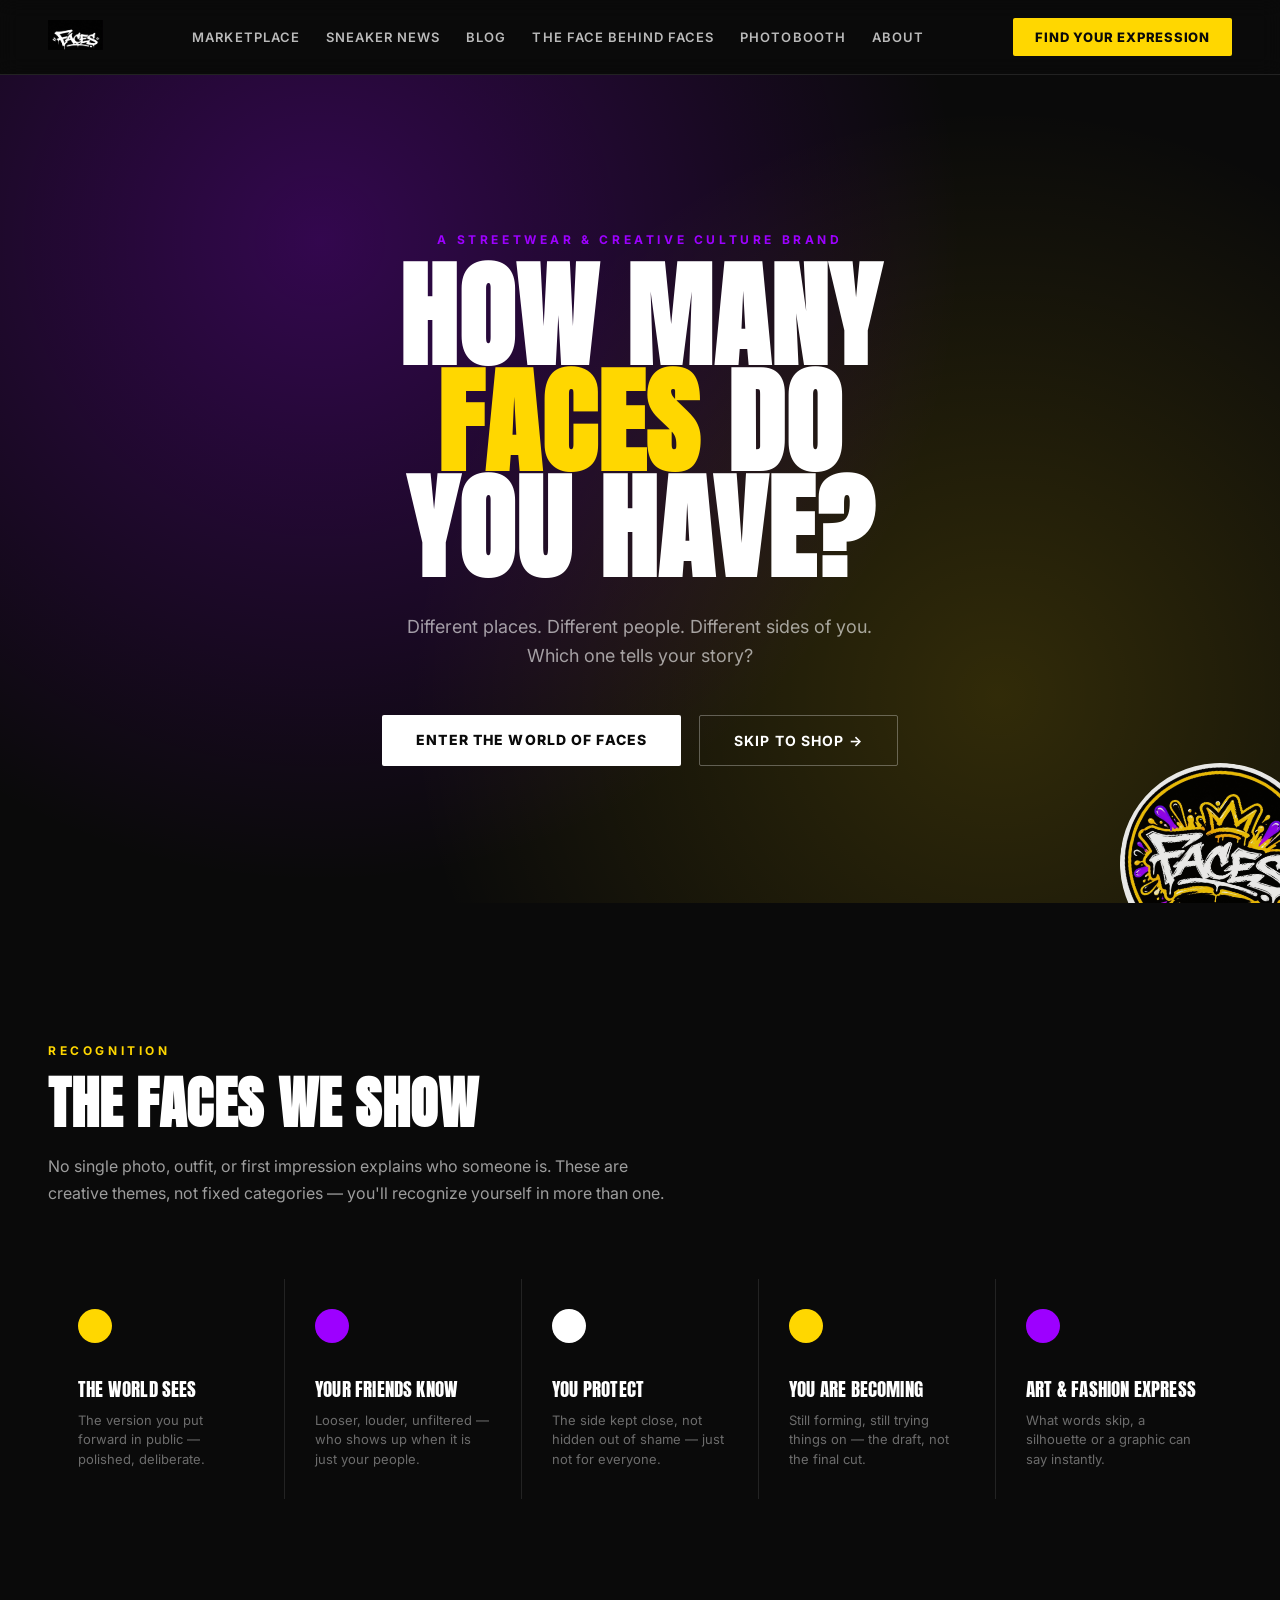
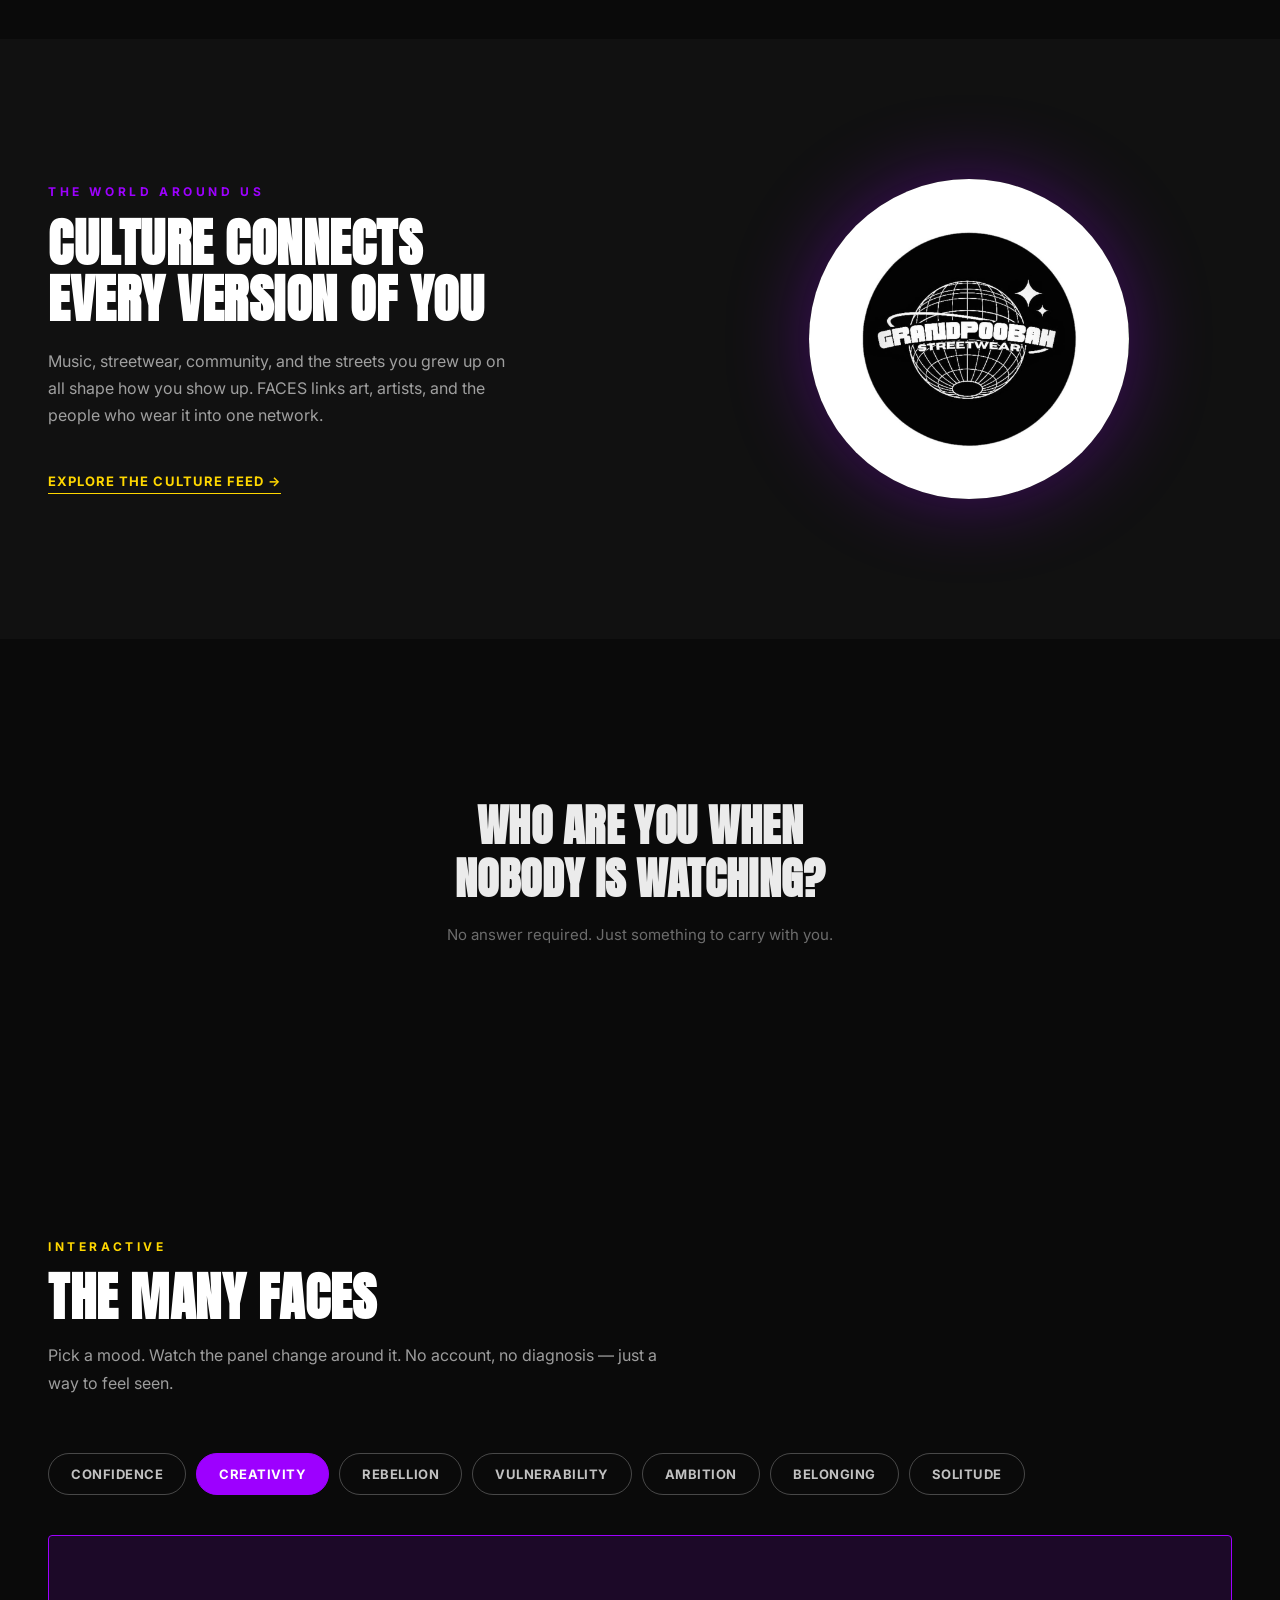
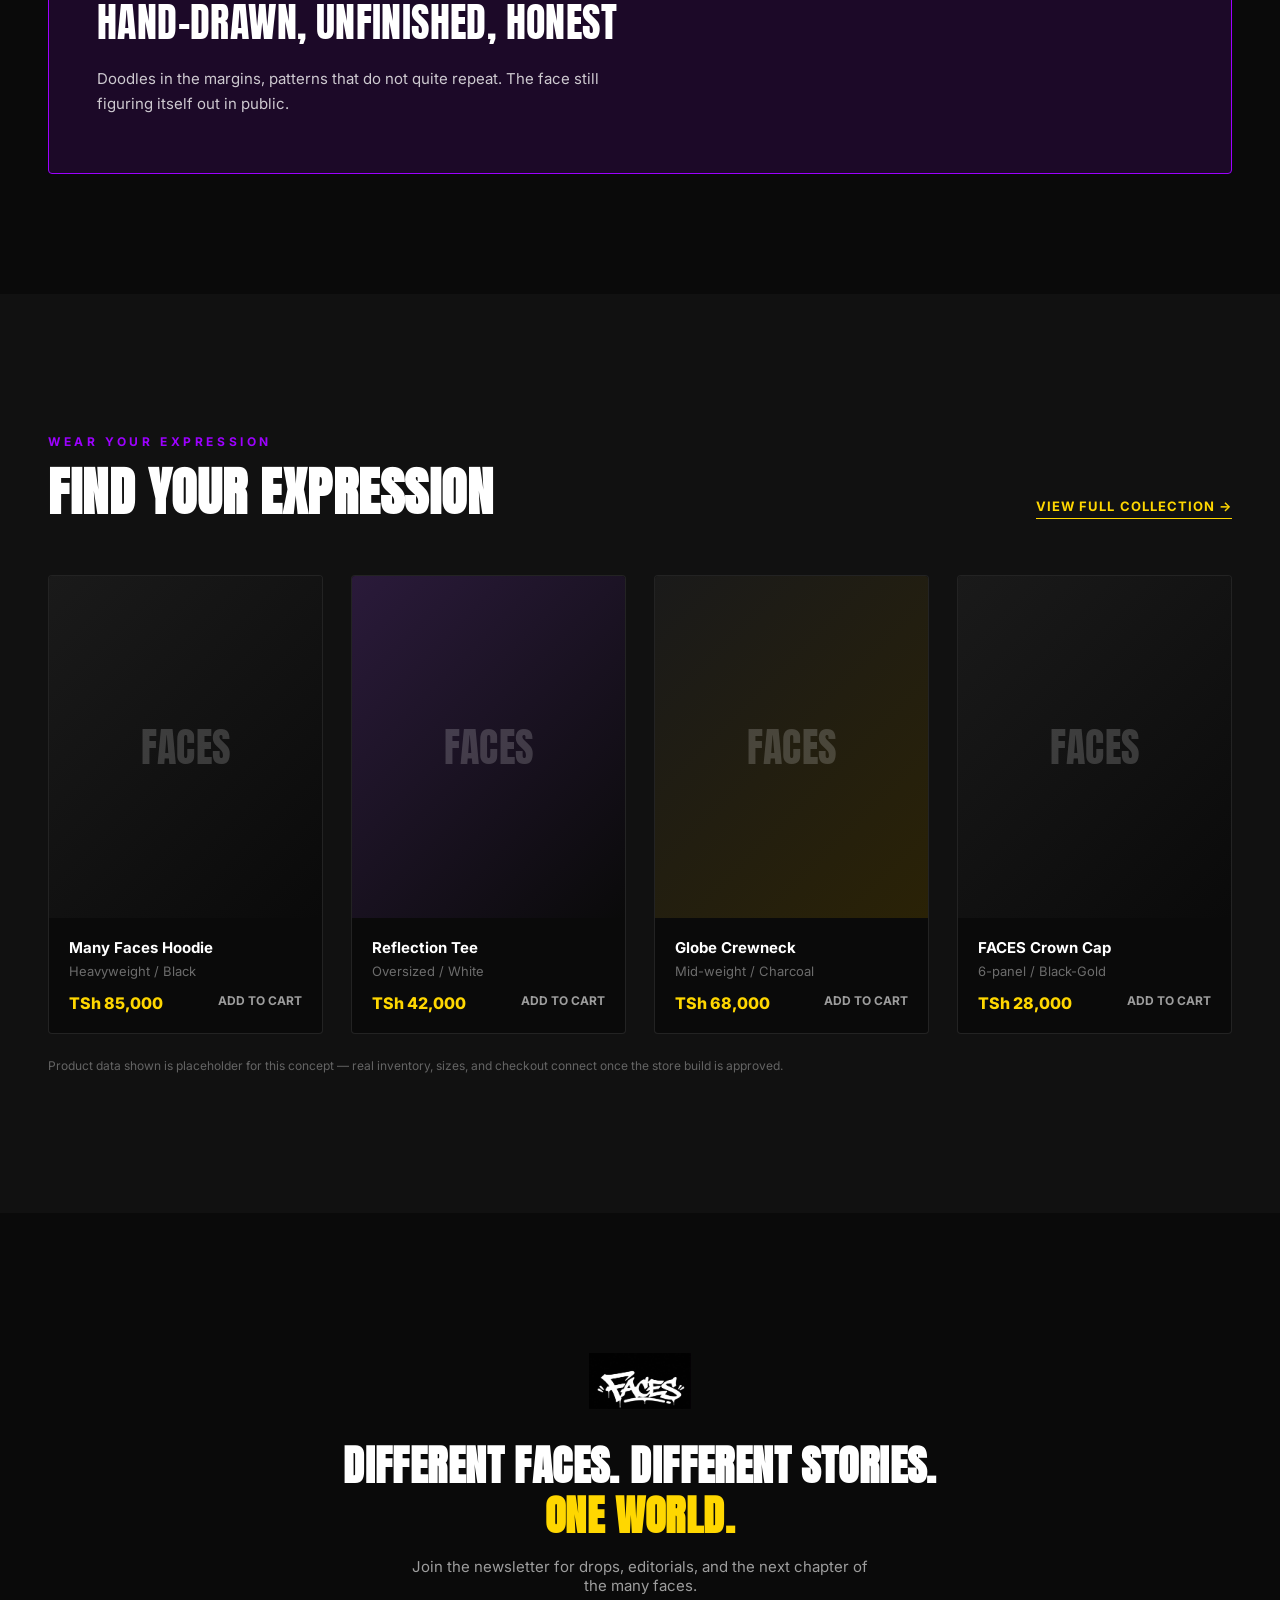
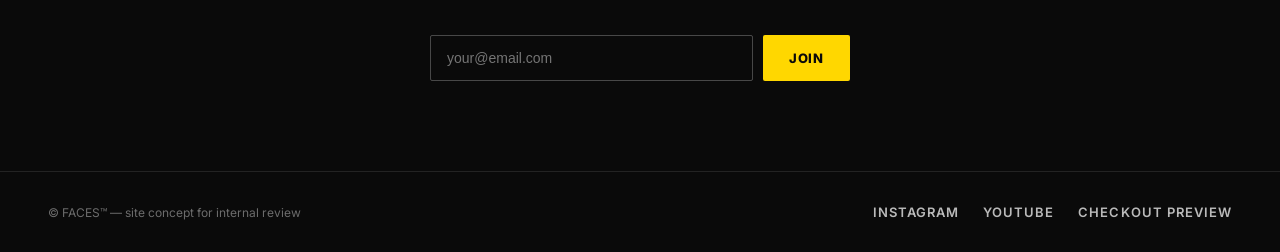
==== index.html @ f8f058e9 "Add FACES site concept — homepage, marketplace, payment preview, team, photobooth, blog, sneaker new" ====
<!doctype html>
<html lang="en">
<head>
<meta charset="utf-8">
<meta name="viewport" content="width=device-width, initial-scale=1">
<title>FACES — Homepage</title>
<link rel="preconnect" href="https://fonts.googleapis.com">
<link rel="preconnect" href="https://fonts.gstatic.com" crossorigin>
<link href="https://fonts.googleapis.com/css2?family=Anton&family=Inter:wght@400;500;600;700;800&display=swap" rel="stylesheet">
<link rel="stylesheet" href="styles.css">
</head>
<body>

<div class="nav">
  <a class="nav-logo" href="index.html"><img src="assets/faces-wordmark.jpg" alt="FACES"></a>
  <div class="nav-links">
    <a class="nav-link" href="marketplace.html">Marketplace</a>
    <a class="nav-link" href="sneaker-news.html">Sneaker News</a>
    <a class="nav-link" href="blog.html">Blog</a>
    <a class="nav-link" href="team.html">The Face Behind FACES</a>
    <a class="nav-link" href="photobooth.html">Photobooth</a>
    <a class="nav-link" href="about.html">About</a>
  </div>
  <a class="btn-cta" href="marketplace.html">Find Your Expression</a>
</div>

<!-- HERO -->
<div style="position:relative;min-height:92vh;display:flex;flex-direction:column;align-items:center;justify-content:center;text-align:center;padding:100px 24px 80px;overflow:hidden;">
  <div style="position:absolute;inset:0;background:radial-gradient(circle at 25% 20%,rgba(157,0,255,0.28),transparent 55%),radial-gradient(circle at 78% 75%,rgba(255,215,0,0.16),transparent 50%);"></div>
  <div style="position:relative;z-index:2;max-width:980px;">
    <div class="eyebrow violet" style="text-align:center;">A STREETWEAR &amp; CREATIVE CULTURE BRAND</div>
    <h1 class="display" style="font-size:clamp(48px,9vw,128px);line-height:0.92;margin:0;">
      HOW MANY<br><span style="color:var(--gold);">FACES</span> DO<br>YOU HAVE?
    </h1>
    <p style="font-size:18px;line-height:1.6;color:var(--muted);max-width:560px;margin:32px auto 0;">
      Different places. Different people. Different sides of you.<br>Which one tells your story?
    </p>
    <div style="margin-top:44px;display:flex;gap:18px;justify-content:center;flex-wrap:wrap;">
      <a href="#recognition" style="background:#fff;color:var(--ink);font-weight:800;font-size:14px;letter-spacing:0.08em;text-transform:uppercase;padding:16px 34px;border-radius:2px;">Enter the World of FACES</a>
      <a href="marketplace.html" style="border:1px solid rgba(255,255,255,0.3);color:#fff;font-weight:700;font-size:14px;letter-spacing:0.08em;text-transform:uppercase;padding:16px 34px;border-radius:2px;">Skip to Shop →</a>
    </div>
  </div>
  <img src="assets/faces-crown-emblem.jpg" alt="" style="position:absolute;bottom:-60px;right:-40px;width:200px;opacity:0.9;border-radius:50%;transform:rotate(8deg);" aria-hidden="true">
</div>

<!-- RECOGNITION -->
<div id="recognition" class="wrap" style="padding-top:140px;padding-bottom:140px;">
  <div style="max-width:640px;margin-bottom:72px;">
    <div class="eyebrow gold">RECOGNITION</div>
    <h2 class="display" style="font-size:clamp(32px,5vw,56px);line-height:1.05;margin:0;">THE FACES WE SHOW</h2>
    <p style="color:var(--muted);font-size:16px;line-height:1.7;margin-top:20px;">
      No single photo, outfit, or first impression explains who someone is. These are creative themes, not fixed categories — you'll recognize yourself in more than one.
    </p>
  </div>
  <div class="grid" style="grid-template-columns:repeat(5,minmax(0,1fr));">
    <div class="card" style="min-height:220px;display:flex;flex-direction:column;justify-content:space-between;">
      <div style="width:34px;height:34px;border-radius:50%;background:var(--gold);"></div>
      <div><div class="display" style="font-size:19px;margin-bottom:8px;">The world sees</div><div style="font-size:13px;color:var(--muted-2);line-height:1.5;">The version you put forward in public — polished, deliberate.</div></div>
    </div>
    <div class="card" style="min-height:220px;display:flex;flex-direction:column;justify-content:space-between;">
      <div style="width:34px;height:34px;border-radius:50%;background:var(--violet);"></div>
      <div><div class="display" style="font-size:19px;margin-bottom:8px;">Your friends know</div><div style="font-size:13px;color:var(--muted-2);line-height:1.5;">Looser, louder, unfiltered — who shows up when it is just your people.</div></div>
    </div>
    <div class="card" style="min-height:220px;display:flex;flex-direction:column;justify-content:space-between;">
      <div style="width:34px;height:34px;border-radius:50%;background:#fff;"></div>
      <div><div class="display" style="font-size:19px;margin-bottom:8px;">You protect</div><div style="font-size:13px;color:var(--muted-2);line-height:1.5;">The side kept close, not hidden out of shame — just not for everyone.</div></div>
    </div>
    <div class="card" style="min-height:220px;display:flex;flex-direction:column;justify-content:space-between;">
      <div style="width:34px;height:34px;border-radius:50%;background:var(--gold);"></div>
      <div><div class="display" style="font-size:19px;margin-bottom:8px;">You are becoming</div><div style="font-size:13px;color:var(--muted-2);line-height:1.5;">Still forming, still trying things on — the draft, not the final cut.</div></div>
    </div>
    <div class="card" style="min-height:220px;display:flex;flex-direction:column;justify-content:space-between;">
      <div style="width:34px;height:34px;border-radius:50%;background:var(--violet);"></div>
      <div><div class="display" style="font-size:19px;margin-bottom:8px;">Art &amp; fashion express</div><div style="font-size:13px;color:var(--muted-2);line-height:1.5;">What words skip, a silhouette or a graphic can say instantly.</div></div>
    </div>
  </div>
</div>

<!-- WORLD / GLOBE -->
<div style="padding:140px 48px;background:var(--panel);">
  <div class="wrap" style="padding:0;display:flex;align-items:center;gap:72px;flex-wrap:wrap;">
    <div style="flex:1 1 380px;min-width:300px;">
      <div class="eyebrow violet">THE WORLD AROUND US</div>
      <h2 class="display" style="font-size:clamp(32px,5vw,52px);line-height:1.08;margin:0 0 20px;">CULTURE CONNECTS<br>EVERY VERSION OF YOU</h2>
      <p style="color:var(--muted);font-size:16px;line-height:1.7;max-width:460px;">
        Music, streetwear, community, and the streets you grew up on all shape how you show up. FACES links art, artists, and the people who wear it into one network.
      </p>
      <a href="sneaker-news.html" style="display:inline-block;margin-top:28px;font-size:13px;font-weight:700;letter-spacing:0.08em;text-transform:uppercase;border-bottom:1px solid var(--gold);padding-bottom:4px;">Explore the culture feed →</a>
    </div>
    <div style="flex:1 1 320px;min-width:260px;display:flex;justify-content:center;">
      <img src="assets/grandpoobah-globe.jpg" alt="GRANDPOOBAH STREETWEAR globe emblem" style="width:320px;height:320px;border-radius:50%;box-shadow:0 0 80px rgba(157,0,255,0.35);">
    </div>
  </div>
</div>

<!-- REFLECTION -->
<div style="padding:160px 48px;text-align:center;">
  <div style="max-width:640px;margin:0 auto;">
    <h2 class="display" style="font-size:clamp(28px,4.5vw,44px);line-height:1.2;color:rgba(255,255,255,0.92);margin:0 0 20px;">WHO ARE YOU WHEN<br>NOBODY IS WATCHING?</h2>
    <p style="color:var(--muted-2);font-size:15px;">No answer required. Just something to carry with you.</p>
  </div>
</div>

<!-- MANY FACES — interactive -->
<div id="many-faces" class="wrap" style="padding-top:120px;padding-bottom:120px;">
  <div style="max-width:640px;margin-bottom:56px;">
    <div class="eyebrow gold">INTERACTIVE</div>
    <h2 class="display" style="font-size:clamp(32px,5vw,52px);line-height:1.05;margin:0;">THE MANY FACES</h2>
    <p style="color:var(--muted);font-size:16px;line-height:1.7;margin-top:18px;">Pick a mood. Watch the panel change around it. No account, no diagnosis — just a way to feel seen.</p>
  </div>
  <div id="mood-buttons" style="display:flex;gap:10px;flex-wrap:wrap;margin-bottom:40px;"></div>
  <div id="mood-panel" style="border-radius:4px;padding:56px 48px;min-height:220px;display:flex;flex-direction:column;justify-content:center;"></div>
</div>

<!-- SHOP PREVIEW -->
<div id="shop" style="padding:140px 48px;background:var(--panel);">
  <div class="wrap" style="padding:0;">
    <div style="display:flex;justify-content:space-between;align-items:flex-end;margin-bottom:56px;flex-wrap:wrap;gap:20px;">
      <div style="max-width:560px;">
        <div class="eyebrow violet">WEAR YOUR EXPRESSION</div>
        <h2 class="display" style="font-size:clamp(32px,5vw,52px);line-height:1.05;margin:0;">FIND YOUR EXPRESSION</h2>
      </div>
      <a href="marketplace.html" style="font-size:13px;font-weight:700;letter-spacing:0.08em;text-transform:uppercase;border-bottom:1px solid var(--gold);padding-bottom:4px;">View full collection →</a>
    </div>
    <div style="display:grid;grid-template-columns:repeat(auto-fit,minmax(260px,1fr));gap:28px;">
      <div style="background:var(--ink);border:1px solid var(--line);border-radius:4px;overflow:hidden;">
        <div style="aspect-ratio:4/5;background:linear-gradient(135deg,#1a1a1a,#0a0a0a);display:flex;align-items:center;justify-content:center;"><div class="display" style="font-size:40px;color:rgba(255,255,255,0.18);">FACES</div></div>
        <div style="padding:20px;"><div style="font-weight:700;font-size:15px;margin-bottom:6px;">Many Faces Hoodie</div><div style="font-size:13px;color:var(--muted-2);margin-bottom:14px;">Heavyweight / Black</div><div style="display:flex;justify-content:space-between;"><span style="font-weight:800;color:var(--gold);">TSh 85,000</span><span style="font-size:12px;font-weight:700;text-transform:uppercase;color:var(--muted);">Add to cart</span></div></div>
      </div>
      <div style="background:var(--ink);border:1px solid var(--line);border-radius:4px;overflow:hidden;">
        <div style="aspect-ratio:4/5;background:linear-gradient(135deg,#2a1a3a,#0a0a0a);display:flex;align-items:center;justify-content:center;"><div class="display" style="font-size:40px;color:rgba(255,255,255,0.18);">FACES</div></div>
        <div style="padding:20px;"><div style="font-weight:700;font-size:15px;margin-bottom:6px;">Reflection Tee</div><div style="font-size:13px;color:var(--muted-2);margin-bottom:14px;">Oversized / White</div><div style="display:flex;justify-content:space-between;"><span style="font-weight:800;color:var(--gold);">TSh 42,000</span><span style="font-size:12px;font-weight:700;text-transform:uppercase;color:var(--muted);">Add to cart</span></div></div>
      </div>
      <div style="background:var(--ink);border:1px solid var(--line);border-radius:4px;overflow:hidden;">
        <div style="aspect-ratio:4/5;background:linear-gradient(135deg,#1a1a1a,#2a2206);display:flex;align-items:center;justify-content:center;"><div class="display" style="font-size:40px;color:rgba(255,255,255,0.18);">FACES</div></div>
        <div style="padding:20px;"><div style="font-weight:700;font-size:15px;margin-bottom:6px;">Globe Crewneck</div><div style="font-size:13px;color:var(--muted-2);margin-bottom:14px;">Mid-weight / Charcoal</div><div style="display:flex;justify-content:space-between;"><span style="font-weight:800;color:var(--gold);">TSh 68,000</span><span style="font-size:12px;font-weight:700;text-transform:uppercase;color:var(--muted);">Add to cart</span></div></div>
      </div>
      <div style="background:var(--ink);border:1px solid var(--line);border-radius:4px;overflow:hidden;">
        <div style="aspect-ratio:4/5;background:linear-gradient(135deg,#1a1a1a,#0a0a0a);display:flex;align-items:center;justify-content:center;"><div class="display" style="font-size:40px;color:rgba(255,255,255,0.18);">FACES</div></div>
        <div style="padding:20px;"><div style="font-weight:700;font-size:15px;margin-bottom:6px;">FACES Crown Cap</div><div style="font-size:13px;color:var(--muted-2);margin-bottom:14px;">6-panel / Black-Gold</div><div style="display:flex;justify-content:space-between;"><span style="font-weight:800;color:var(--gold);">TSh 28,000</span><span style="font-size:12px;font-weight:700;text-transform:uppercase;color:var(--muted);">Add to cart</span></div></div>
      </div>
    </div>
    <div class="note">Product data shown is placeholder for this concept — real inventory, sizes, and checkout connect once the store build is approved.</div>
  </div>
</div>

<!-- COMMUNITY -->
<div id="community" class="wrap" style="padding-top:140px;padding-bottom:90px;text-align:center;">
  <img src="assets/faces-wordmark.jpg" alt="FACES" style="height:56px;filter:invert(1);margin-bottom:28px;">
  <h2 class="display" style="font-size:clamp(26px,4vw,42px);line-height:1.2;margin:0 0 16px;">DIFFERENT FACES. DIFFERENT STORIES.<br><span style="color:var(--gold);">ONE WORLD.</span></h2>
  <p style="color:var(--muted);font-size:15px;max-width:460px;margin:0 auto 40px;">Join the newsletter for drops, editorials, and the next chapter of the many faces.</p>
  <form style="display:flex;gap:10px;justify-content:center;flex-wrap:wrap;max-width:420px;margin:0 auto;" onsubmit="return false;">
    <label for="email" style="position:absolute;width:1px;height:1px;overflow:hidden;">Email address</label>
    <input id="email" type="email" placeholder="your@email.com" style="flex:1 1 220px;background:transparent;border:1px solid rgba(255,255,255,0.25);color:#fff;padding:14px 16px;border-radius:2px;font-size:14px;">
    <button type="submit" style="background:var(--gold);color:var(--ink);font-weight:800;font-size:13px;letter-spacing:0.06em;text-transform:uppercase;padding:14px 26px;border-radius:2px;border:none;cursor:pointer;">Join</button>
  </form>
</div>

<div class="footer">
  <small>© FACES™ — site concept for internal review</small>
  <div class="nav-links">
    <a class="nav-link" href="https://instagram.com" target="_blank" rel="noopener">Instagram</a>
    <a class="nav-link" href="https://youtube.com" target="_blank" rel="noopener">YouTube</a>
    <a class="nav-link" href="payment.html">Checkout Preview</a>
  </div>
</div>

<script>
// Edit these to change the mood copy / colors for "The Many Faces" section.
var MOODS = [
  {id:'confidence', label:'Confidence', chip:'#FFD700', fg:'#0a0a0a', headline:'WORN LIKE YOU MEANT IT', desc:'Bold color, square shoulders, nothing apologetic. This is the face that walks in first.'},
  {id:'creativity', label:'Creativity', chip:'#9D00FF', fg:'#ffffff', headline:'HAND-DRAWN, UNFINISHED, HONEST', desc:'Doodles in the margins, patterns that do not quite repeat. The face still figuring itself out in public.'},
  {id:'rebellion', label:'Rebellion', chip:'#ffffff', fg:'#ffffff', headline:'LOUD ON PURPOSE', desc:'Graffiti strokes, drips, nothing smoothed over. The face that refuses the template.'},
  {id:'vulnerability', label:'Vulnerability', chip:'#ffffff', fg:'#ffffff', headline:'QUIET, UNGUARDED, STILL HERE', desc:'Softer light, more negative space. The face you do not perform — the one underneath.'},
  {id:'ambition', label:'Ambition', chip:'#FFD700', fg:'#0a0a0a', headline:'BUILT FOR WHAT IS NEXT', desc:'Sharp lines, forward motion. The face that is already three steps ahead.'},
  {id:'belonging', label:'Belonging', chip:'#9D00FF', fg:'#ffffff', headline:'ROOM FOR YOUR VERSION TOO', desc:'No single look required. The face that relaxes because nobody is grading it.'},
  {id:'solitude', label:'Solitude', chip:'#ffffff', fg:'#ffffff', headline:'JUST YOU, NO AUDIENCE', desc:'Muted tones, long shadows, space to think. The face with nothing to prove.'}
];
var activeMood = 'creativity';

function renderMoods(){
  var btnWrap = document.getElementById('mood-buttons');
  var panel = document.getElementById('mood-panel');
  btnWrap.innerHTML = '';
  var active = MOODS.find(function(m){ return m.id === activeMood; });

  MOODS.forEach(function(m){
    var isActive = m.id === activeMood;
    var btn = document.createElement('button');
    btn.textContent = m.label;
    btn.style.cssText = 'padding:12px 22px;border-radius:999px;font-size:13px;font-weight:700;letter-spacing:0.04em;text-transform:uppercase;cursor:pointer;border:1px solid '+(isActive?m.chip:'rgba(255,255,255,0.25)')+';background:'+(isActive?m.chip:'transparent')+';color:'+(isActive?m.fg:'rgba(255,255,255,0.75)')+';';
    btn.onclick = function(){ activeMood = m.id; renderMoods(); };
    btnWrap.appendChild(btn);
  });

  var panelBg = active.chip === '#ffffff' ? 'rgba(255,255,255,0.04)' : (active.chip === '#FFD700' ? 'rgba(255,215,0,0.08)' : 'rgba(157,0,255,0.12)');
  var panelBorder = active.chip === '#ffffff' ? 'rgba(255,255,255,0.18)' : active.chip;
  panel.style.background = panelBg;
  panel.style.border = '1px solid ' + panelBorder;
  panel.innerHTML =
    '<div class="display" style="font-size:clamp(26px,4vw,40px);margin-bottom:14px;color:'+active.fg+';">'+active.headline+'</div>' +
    '<div style="font-size:15px;line-height:1.7;max-width:560px;color:'+active.fg+';opacity:0.78;">'+active.desc+'</div>';
}
renderMoods();
</script>
</body>
</html>
---- styles.css ----
/* FACES — shared styles. Edit colors/fonts here and it updates every page. */

:root{
  --ink:#0a0a0a;
  --panel:#111111;
  --paper:#ffffff;
  --gold:#FFD700;
  --violet:#9D00FF;
  --text:#ffffff;
  --muted:rgba(255,255,255,0.6);
  --muted-2:rgba(255,255,255,0.4);
  --line:rgba(255,255,255,0.1);
}

*{box-sizing:border-box;}
body{
  margin:0;
  background:var(--ink);
  color:var(--text);
  font-family:'Inter',system-ui,sans-serif;
}
a{color:var(--gold);text-decoration:none;}
a:hover{color:var(--violet);}

.display{
  font-family:'Anton',system-ui,sans-serif;
  text-transform:uppercase;
  letter-spacing:0.01em;
}

/* Nav */
.nav{
  position:sticky;top:0;z-index:50;
  display:flex;align-items:center;justify-content:space-between;
  padding:18px 48px;
  background:rgba(10,10,10,0.9);
  backdrop-filter:blur(10px);
  border-bottom:1px solid var(--line);
  flex-wrap:wrap;gap:16px;
}
.nav-logo img{height:30px;width:auto;object-fit:contain;filter:invert(1);}
.nav-links{display:flex;gap:26px;align-items:center;flex-wrap:wrap;}
.nav-link{color:rgba(255,255,255,0.72);font-size:13px;font-weight:600;letter-spacing:0.08em;text-transform:uppercase;}
.nav-link:hover{color:var(--gold);}
.nav-link.active{color:var(--gold);}
.btn-cta{
  background:var(--gold);color:var(--ink);
  font-size:13px;font-weight:800;letter-spacing:0.06em;text-transform:uppercase;
  padding:11px 22px;border-radius:2px;display:inline-block;
}
.btn-cta.violet{background:var(--violet);color:#fff;}

/* Footer */
.footer{
  border-top:1px solid var(--line);
  padding:32px 48px;
  display:flex;justify-content:space-between;align-items:center;
  flex-wrap:wrap;gap:16px;
}
.footer small{font-size:12px;color:var(--muted-2);}
.footer .nav-links{gap:24px;}

/* Layout helpers */
.wrap{max-width:1280px;margin:0 auto;padding-left:48px;padding-right:48px;}
.wrap-narrow{max-width:720px;margin:0 auto;padding-left:48px;padding-right:48px;}
.eyebrow{font-size:12px;font-weight:700;letter-spacing:0.3em;margin-bottom:16px;}
.eyebrow.gold{color:var(--gold);}
.eyebrow.violet{color:var(--violet);}

.grid{display:grid;gap:1px;background:var(--line);}
.card{background:var(--ink);padding:30px;}

button{font-family:inherit;}

.note{font-size:12px;color:rgba(255,255,255,0.35);margin-top:24px;}

@media(max-width:640px){
  .nav,.wrap,.wrap-narrow,.footer{padding-left:20px;padding-right:20px;}
}
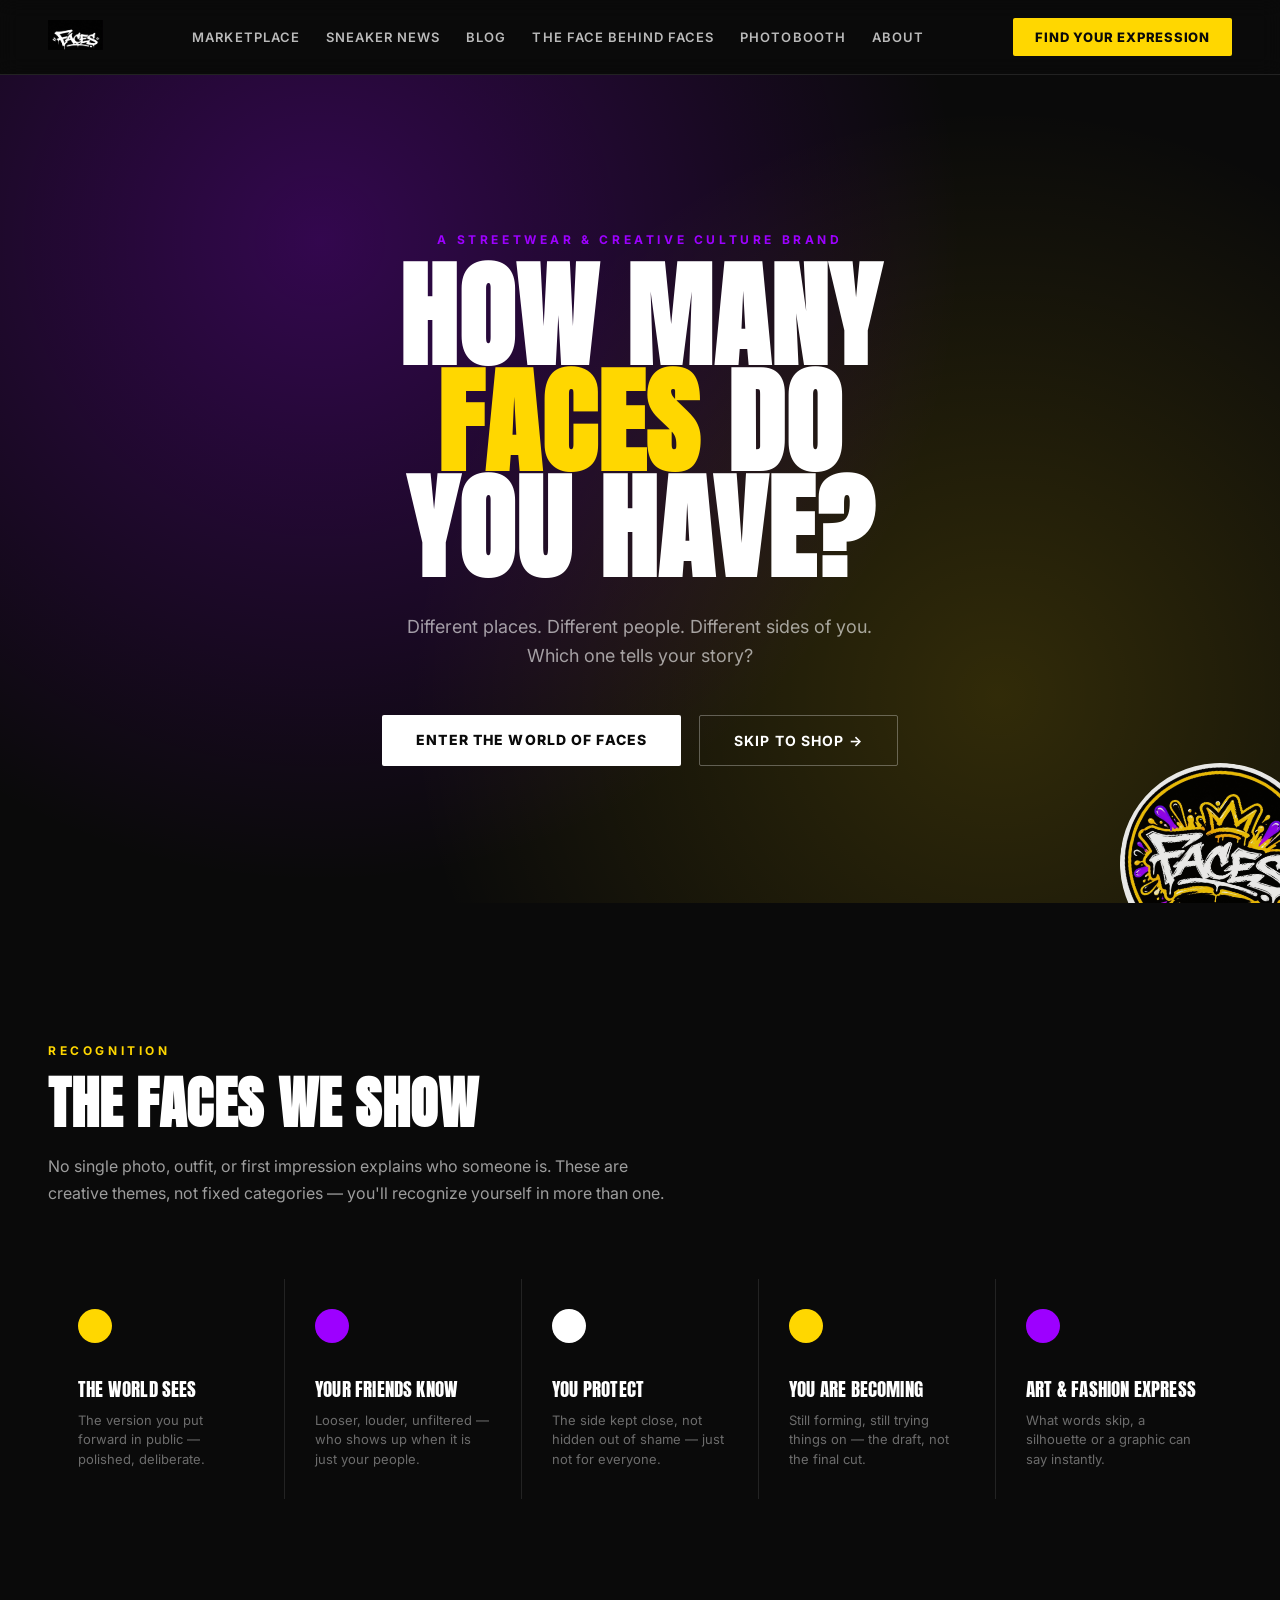
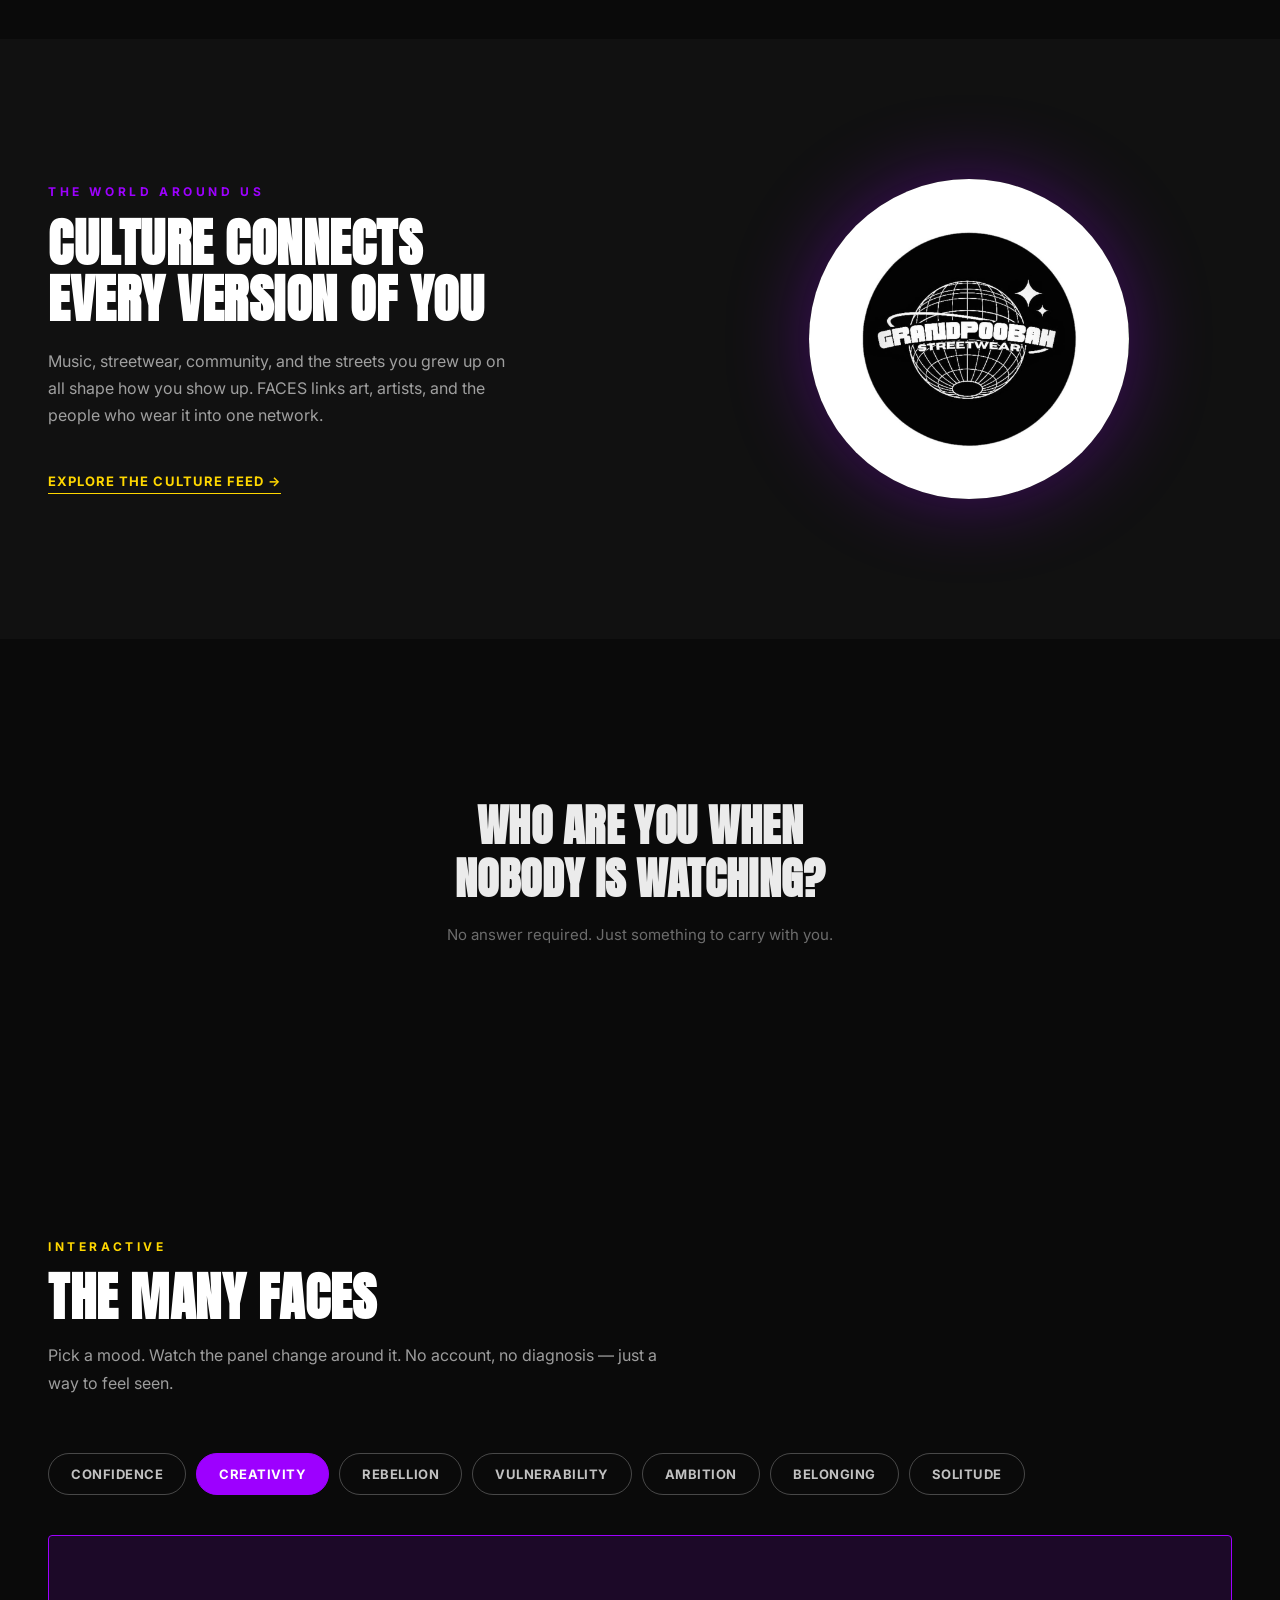
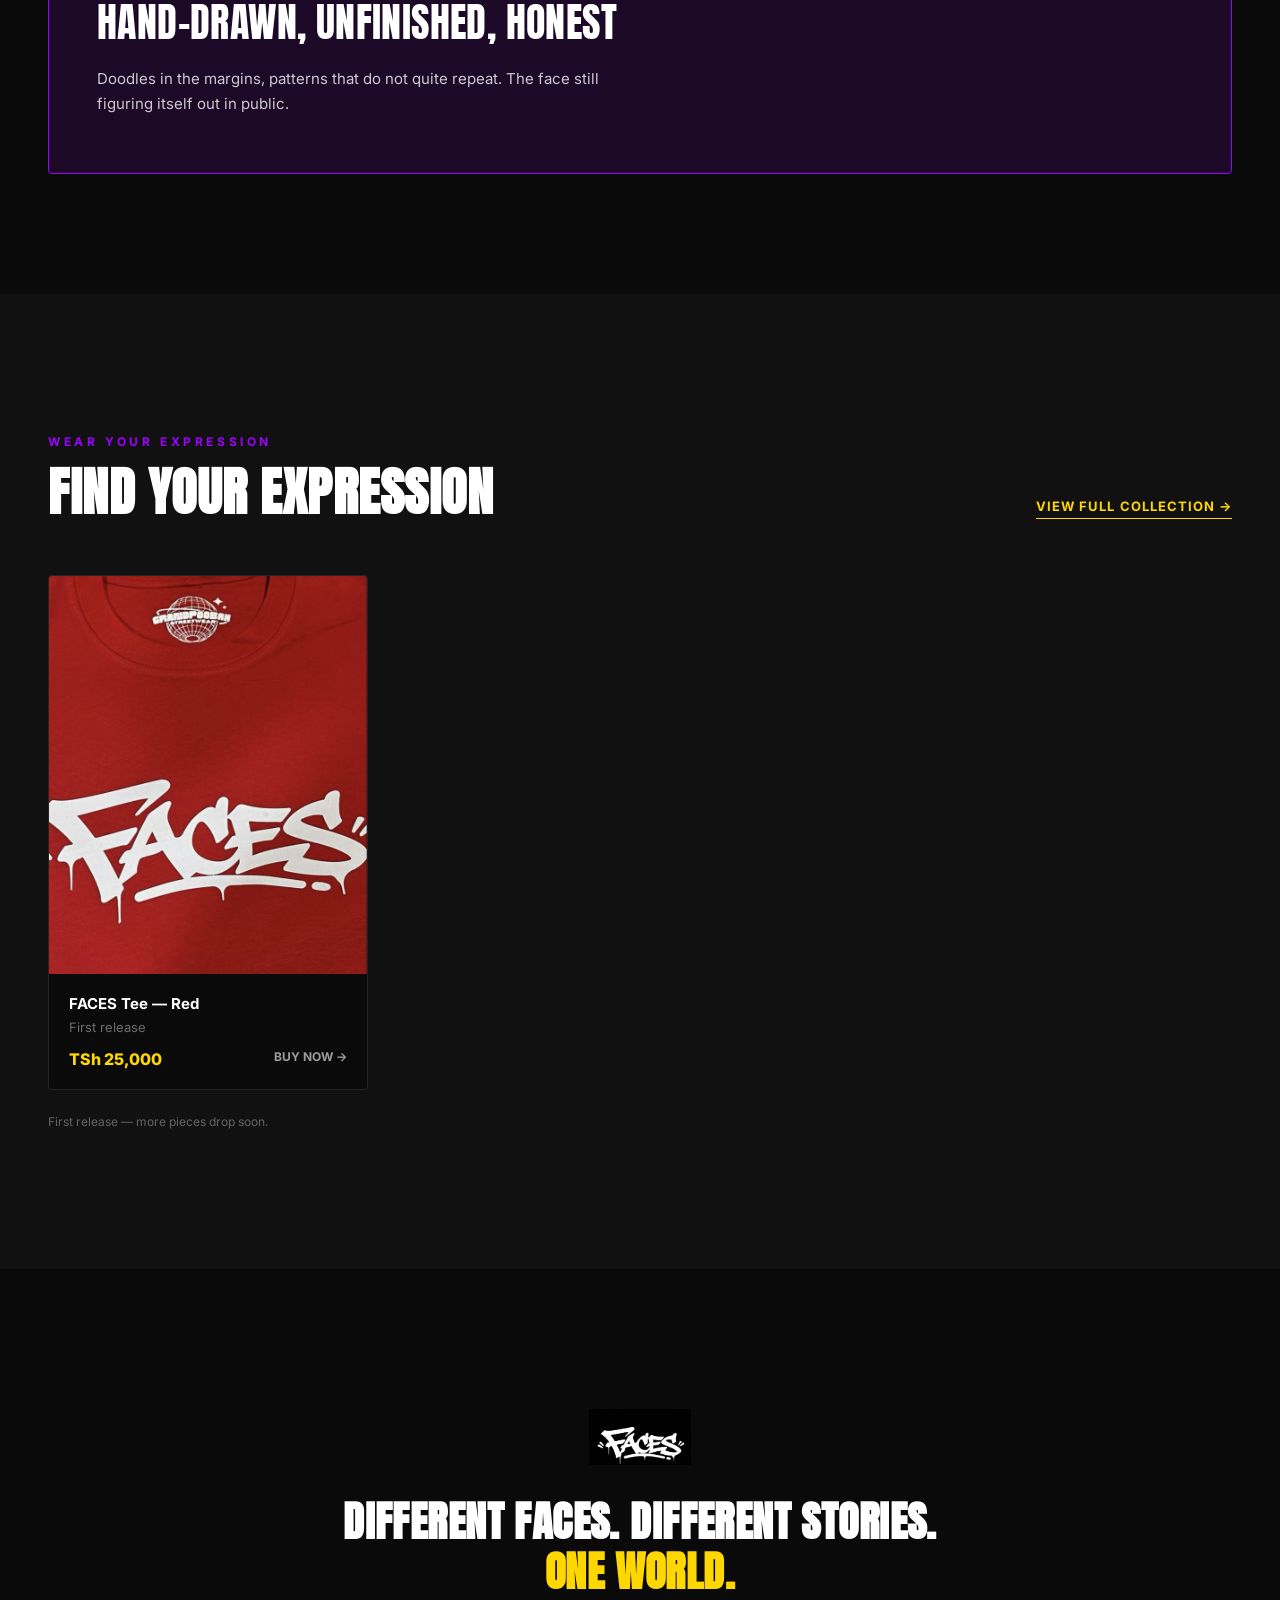
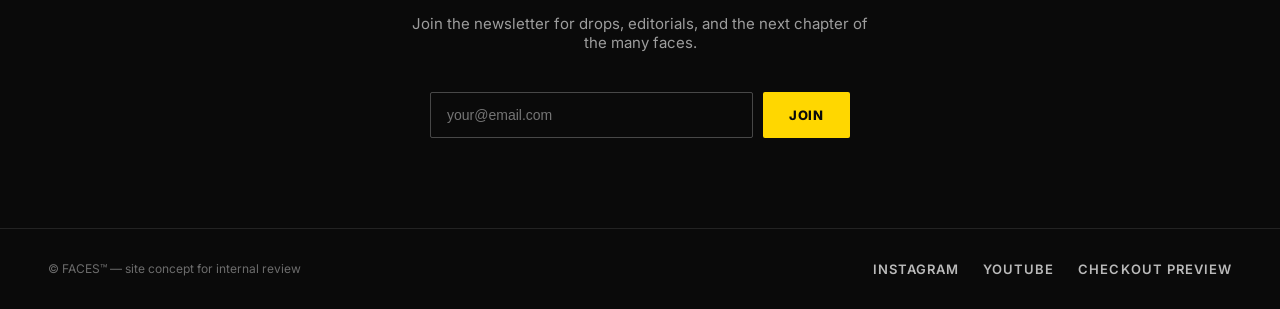
==== commit d4e03f49: "Replace placeholder products with real FACES tee — red, TSh 25,000 Co-Authored-By: Claude Sonnet 5 <" ====
--- a/index.html
+++ b/index.html
@@ -122,25 +122,13 @@
       </div>
       <a href="marketplace.html" style="font-size:13px;font-weight:700;letter-spacing:0.08em;text-transform:uppercase;border-bottom:1px solid var(--gold);padding-bottom:4px;">View full collection →</a>
     </div>
-    <div style="display:grid;grid-template-columns:repeat(auto-fit,minmax(260px,1fr));gap:28px;">
+    <div style="display:grid;grid-template-columns:repeat(auto-fit,minmax(260px,1fr));gap:28px;max-width:320px;">
       <div style="background:var(--ink);border:1px solid var(--line);border-radius:4px;overflow:hidden;">
-        <div style="aspect-ratio:4/5;background:linear-gradient(135deg,#1a1a1a,#0a0a0a);display:flex;align-items:center;justify-content:center;"><div class="display" style="font-size:40px;color:rgba(255,255,255,0.18);">FACES</div></div>
-        <div style="padding:20px;"><div style="font-weight:700;font-size:15px;margin-bottom:6px;">Many Faces Hoodie</div><div style="font-size:13px;color:var(--muted-2);margin-bottom:14px;">Heavyweight / Black</div><div style="display:flex;justify-content:space-between;"><span style="font-weight:800;color:var(--gold);">TSh 85,000</span><span style="font-size:12px;font-weight:700;text-transform:uppercase;color:var(--muted);">Add to cart</span></div></div>
-      </div>
-      <div style="background:var(--ink);border:1px solid var(--line);border-radius:4px;overflow:hidden;">
-        <div style="aspect-ratio:4/5;background:linear-gradient(135deg,#2a1a3a,#0a0a0a);display:flex;align-items:center;justify-content:center;"><div class="display" style="font-size:40px;color:rgba(255,255,255,0.18);">FACES</div></div>
-        <div style="padding:20px;"><div style="font-weight:700;font-size:15px;margin-bottom:6px;">Reflection Tee</div><div style="font-size:13px;color:var(--muted-2);margin-bottom:14px;">Oversized / White</div><div style="display:flex;justify-content:space-between;"><span style="font-weight:800;color:var(--gold);">TSh 42,000</span><span style="font-size:12px;font-weight:700;text-transform:uppercase;color:var(--muted);">Add to cart</span></div></div>
-      </div>
-      <div style="background:var(--ink);border:1px solid var(--line);border-radius:4px;overflow:hidden;">
-        <div style="aspect-ratio:4/5;background:linear-gradient(135deg,#1a1a1a,#2a2206);display:flex;align-items:center;justify-content:center;"><div class="display" style="font-size:40px;color:rgba(255,255,255,0.18);">FACES</div></div>
-        <div style="padding:20px;"><div style="font-weight:700;font-size:15px;margin-bottom:6px;">Globe Crewneck</div><div style="font-size:13px;color:var(--muted-2);margin-bottom:14px;">Mid-weight / Charcoal</div><div style="display:flex;justify-content:space-between;"><span style="font-weight:800;color:var(--gold);">TSh 68,000</span><span style="font-size:12px;font-weight:700;text-transform:uppercase;color:var(--muted);">Add to cart</span></div></div>
-      </div>
-      <div style="background:var(--ink);border:1px solid var(--line);border-radius:4px;overflow:hidden;">
-        <div style="aspect-ratio:4/5;background:linear-gradient(135deg,#1a1a1a,#0a0a0a);display:flex;align-items:center;justify-content:center;"><div class="display" style="font-size:40px;color:rgba(255,255,255,0.18);">FACES</div></div>
-        <div style="padding:20px;"><div style="font-weight:700;font-size:15px;margin-bottom:6px;">FACES Crown Cap</div><div style="font-size:13px;color:var(--muted-2);margin-bottom:14px;">6-panel / Black-Gold</div><div style="display:flex;justify-content:space-between;"><span style="font-weight:800;color:var(--gold);">TSh 28,000</span><span style="font-size:12px;font-weight:700;text-transform:uppercase;color:var(--muted);">Add to cart</span></div></div>
+        <div style="aspect-ratio:4/5;"><img src="assets/faces-tee-red.jpg" alt="FACES Tee — Red" style="width:100%;height:100%;object-fit:cover;display:block;"></div>
+        <div style="padding:20px;"><div style="font-weight:700;font-size:15px;margin-bottom:6px;">FACES Tee — Red</div><div style="font-size:13px;color:var(--muted-2);margin-bottom:14px;">First release</div><div style="display:flex;justify-content:space-between;"><span style="font-weight:800;color:var(--gold);">TSh 25,000</span><a href="payment.html" style="font-size:12px;font-weight:700;text-transform:uppercase;color:var(--muted);">Buy now →</a></div></div>
       </div>
     </div>
-    <div class="note">Product data shown is placeholder for this concept — real inventory, sizes, and checkout connect once the store build is approved.</div>
+    <div class="note">First release — more pieces drop soon.</div>
   </div>
 </div>
 
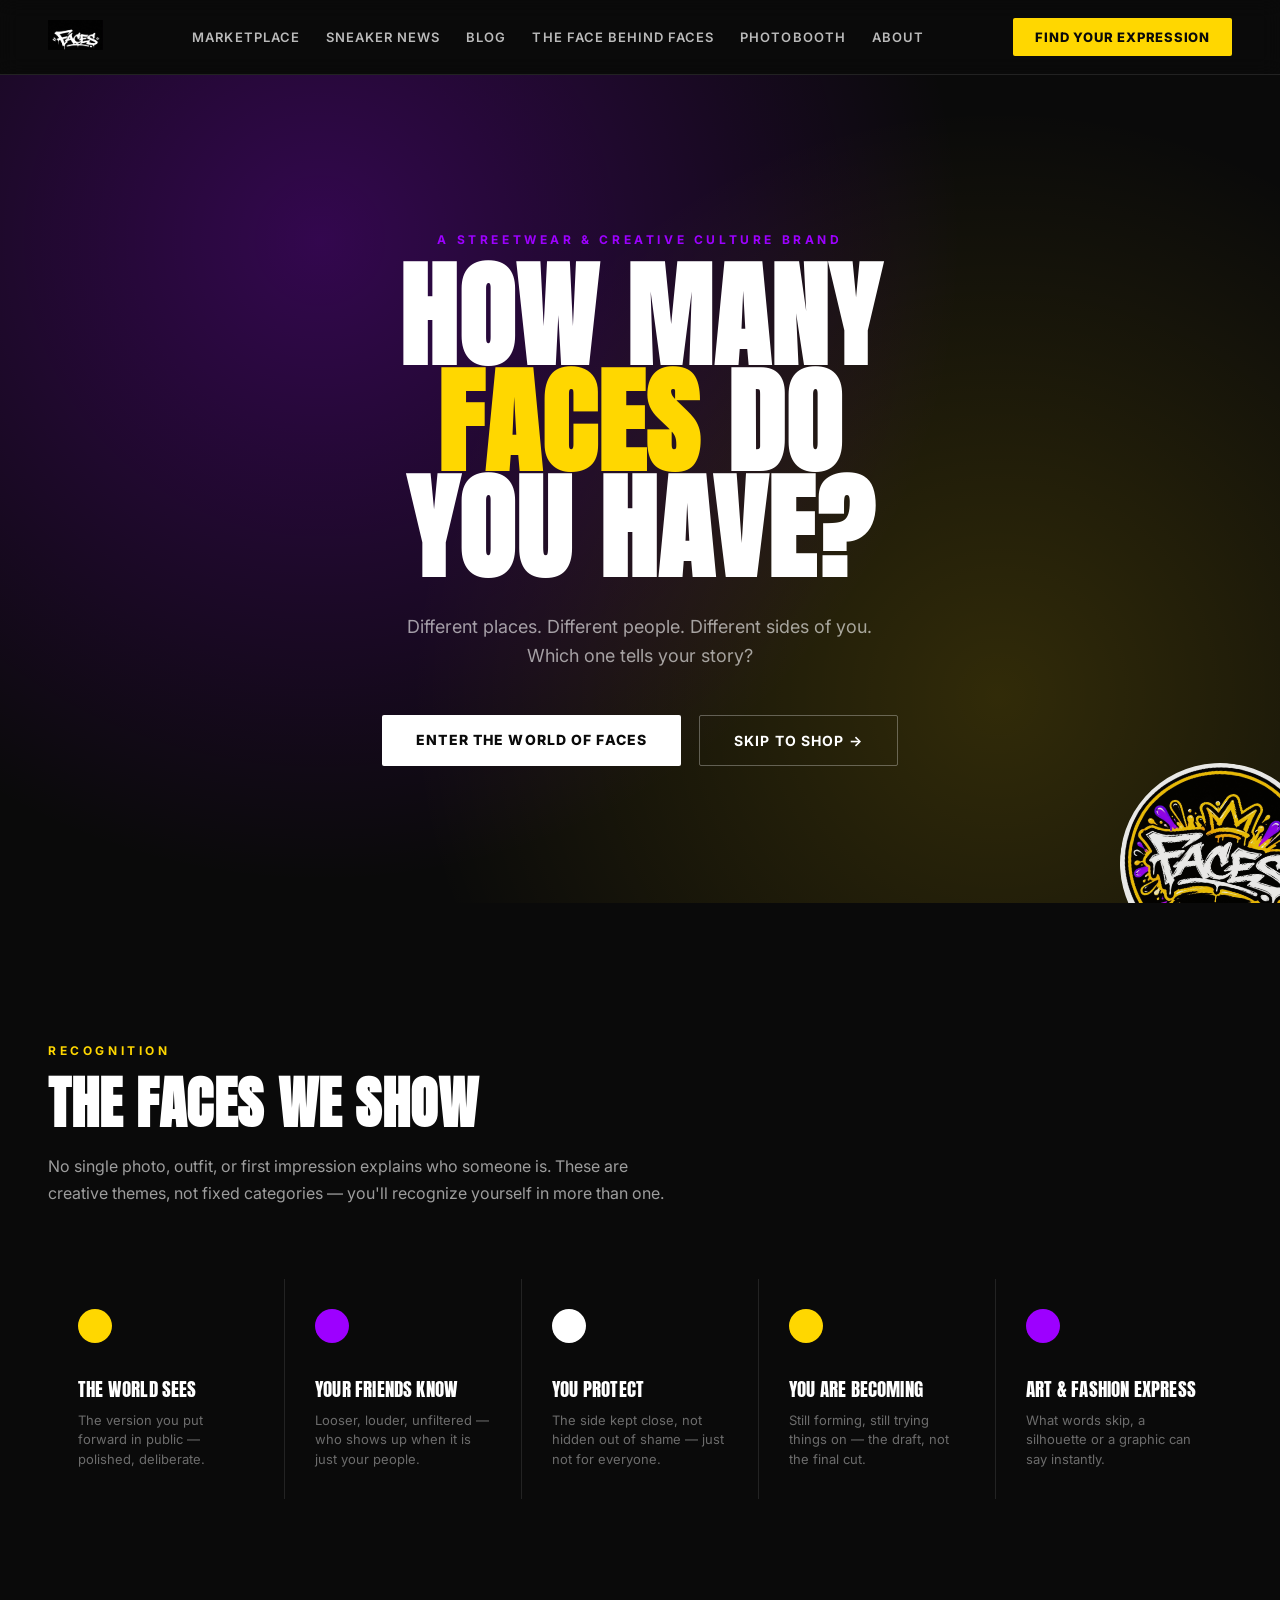
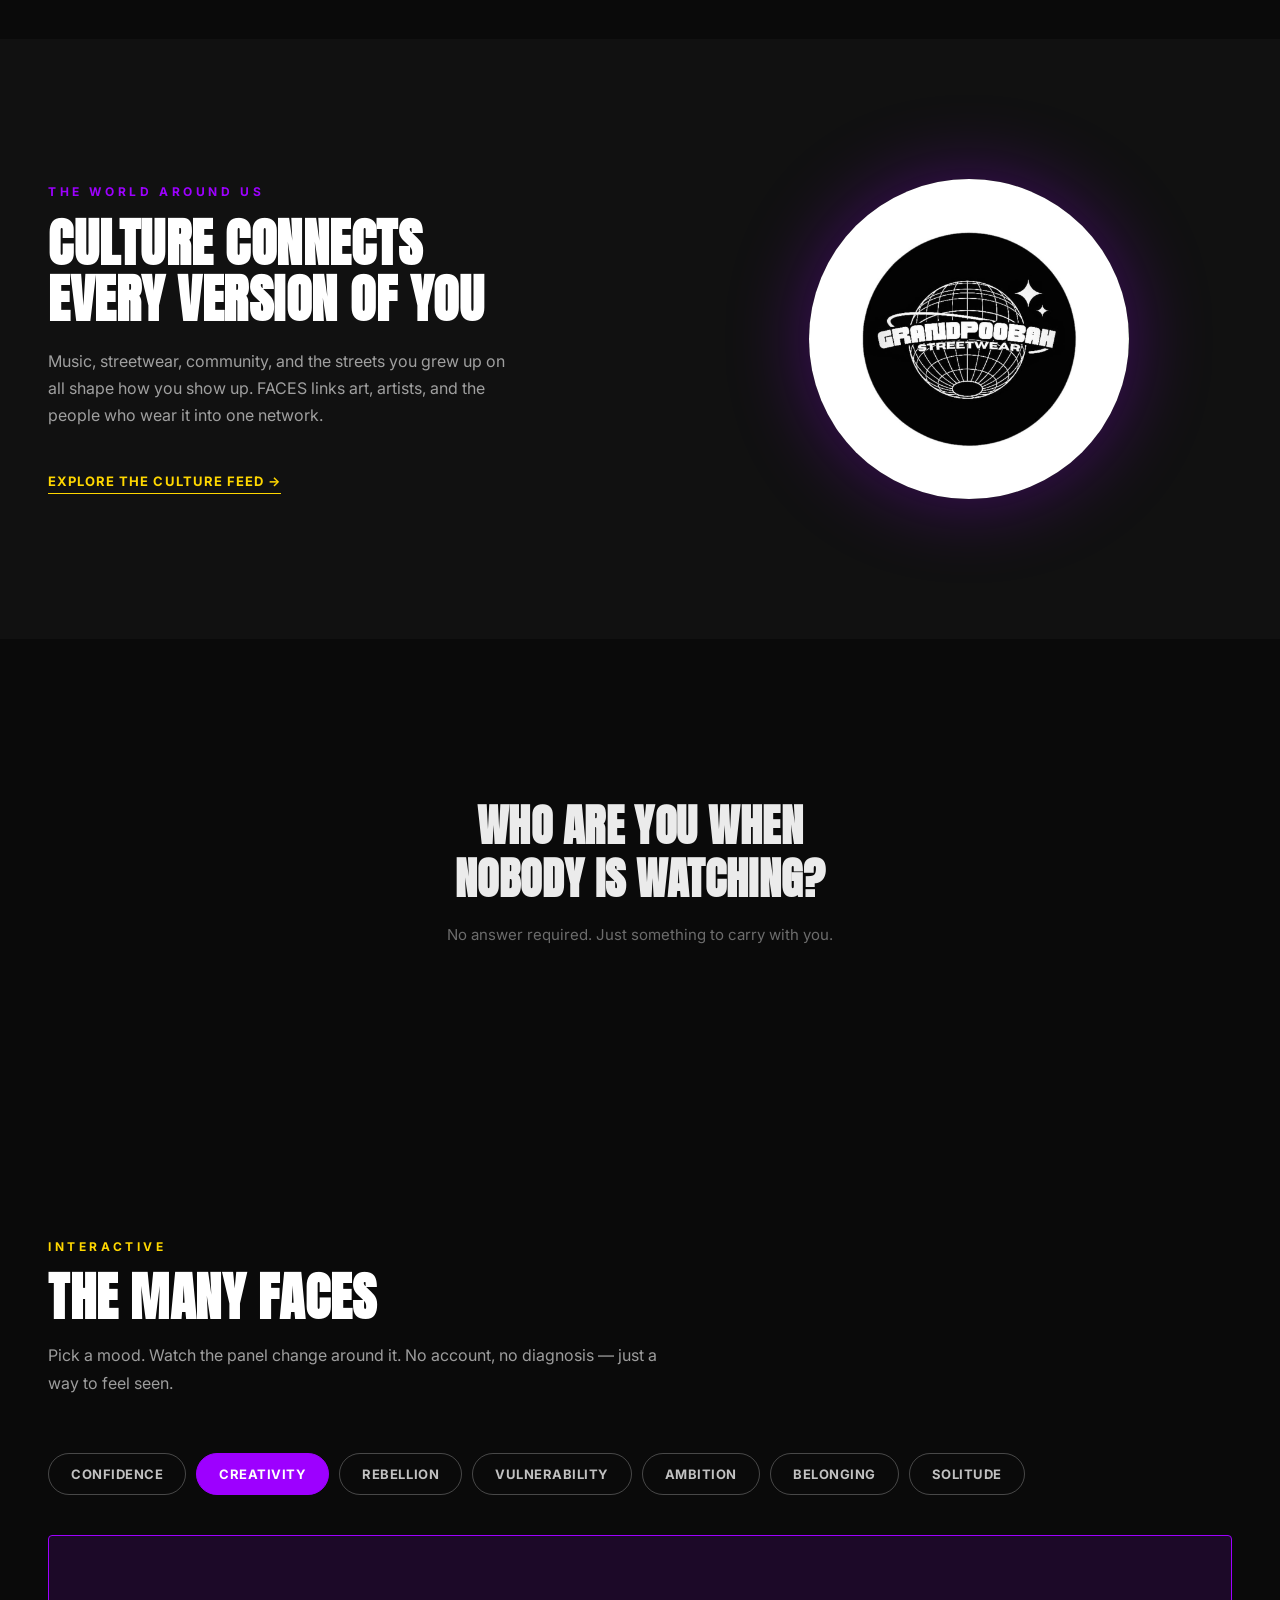
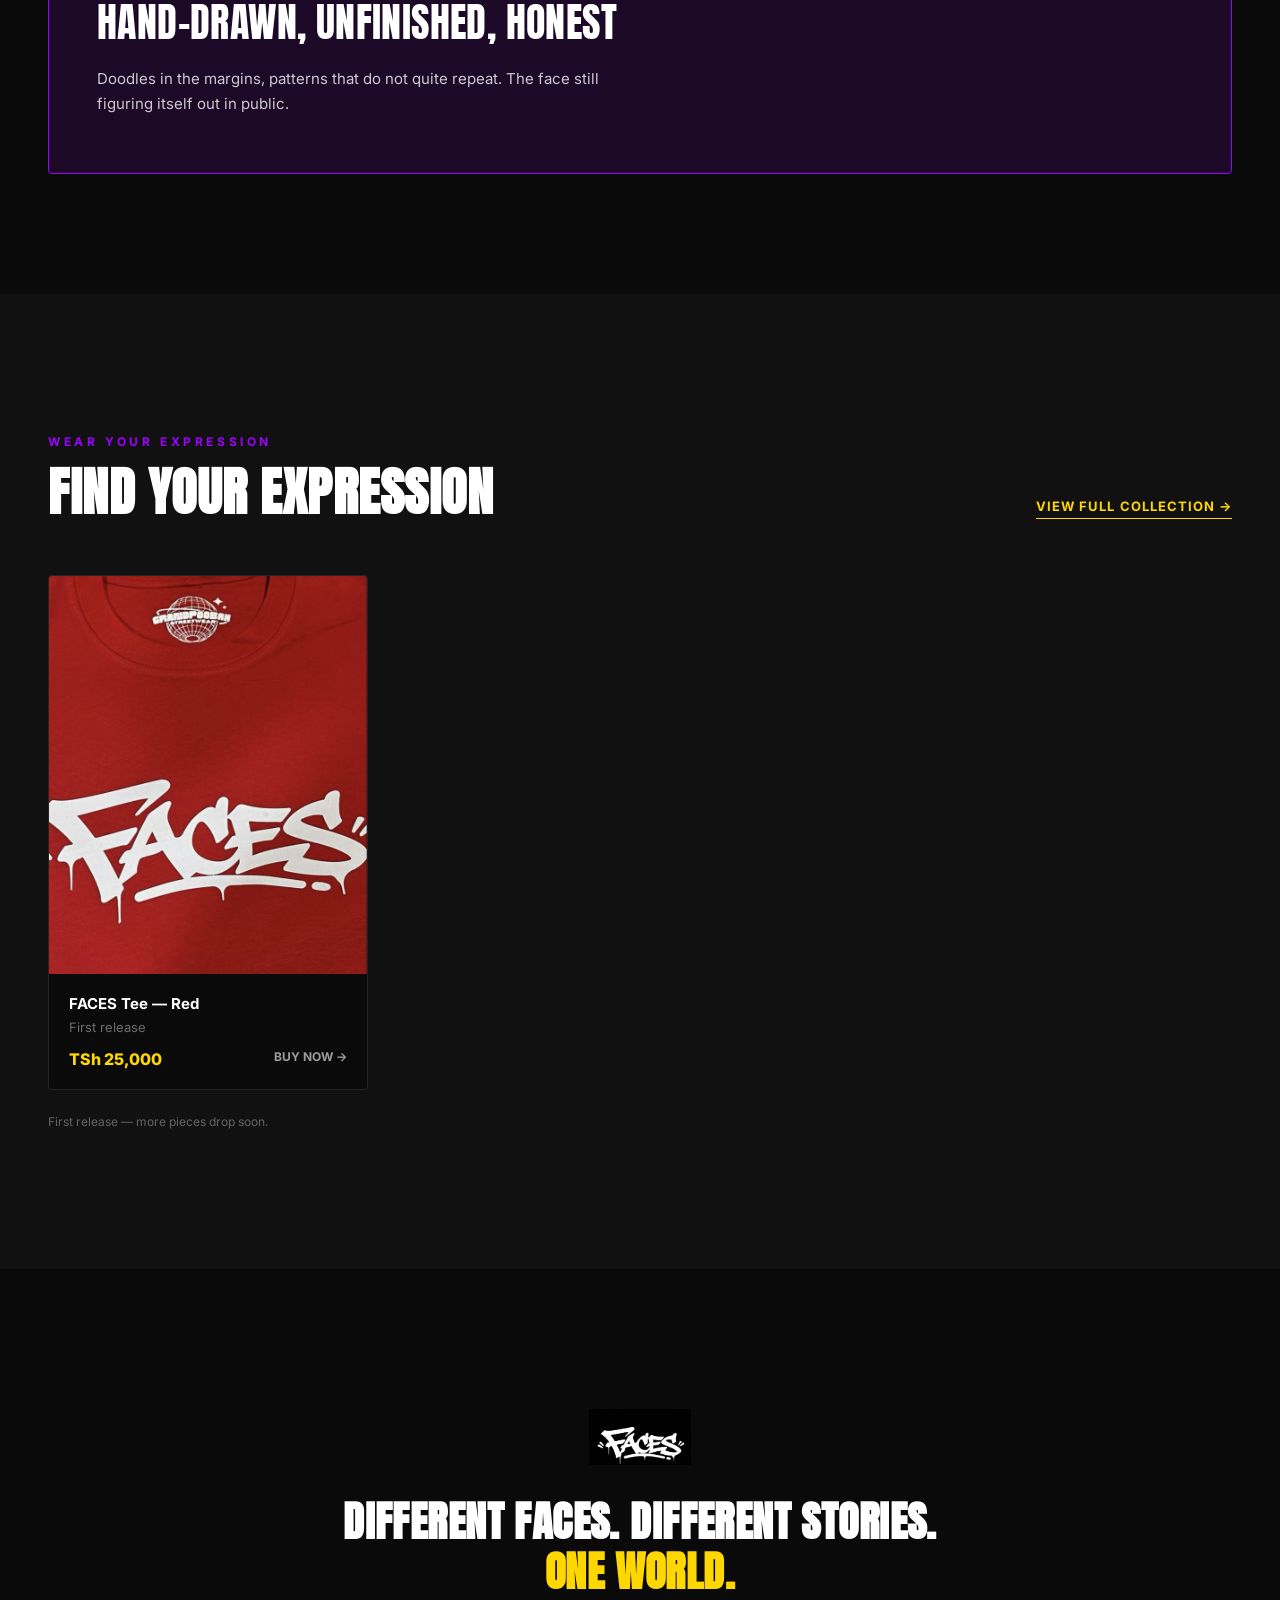
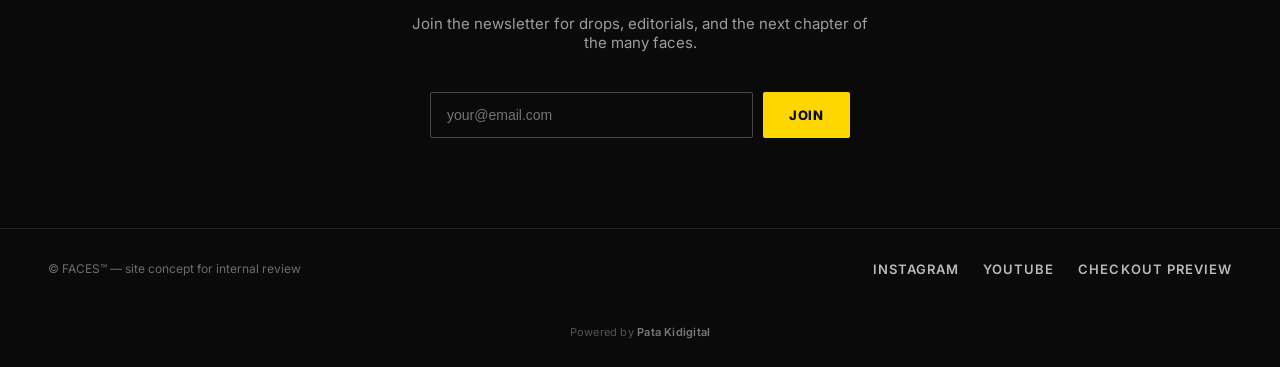
==== commit 1342b0c5: "Add "Powered by Pata Kidigital" credit at bottom of homepage Co-Authored-By: Claude Sonnet 5 <norepl" ====
--- a/index.html
+++ b/index.html
@@ -152,6 +152,7 @@
     <a class="nav-link" href="payment.html">Checkout Preview</a>
   </div>
 </div>
+<div class="credit-bar">Powered by <a href="https://patakidigital.com" target="_blank" rel="noopener">Pata Kidigital</a></div>
 
 <script>
 // Edit these to change the mood copy / colors for "The Many Faces" section.
--- a/styles.css
+++ b/styles.css
@@ -60,6 +60,16 @@
 .footer small{font-size:12px;color:var(--muted-2);}
 .footer .nav-links{gap:24px;}
 
+.credit-bar{
+  text-align:center;
+  padding:16px 20px 28px;
+  font-size:11px;
+  color:rgba(255,255,255,0.3);
+  letter-spacing:0.02em;
+}
+.credit-bar a{color:rgba(255,255,255,0.45);font-weight:600;}
+.credit-bar a:hover{color:var(--gold);}
+
 /* Layout helpers */
 .wrap{max-width:1280px;margin:0 auto;padding-left:48px;padding-right:48px;}
 .wrap-narrow{max-width:720px;margin:0 auto;padding-left:48px;padding-right:48px;}
